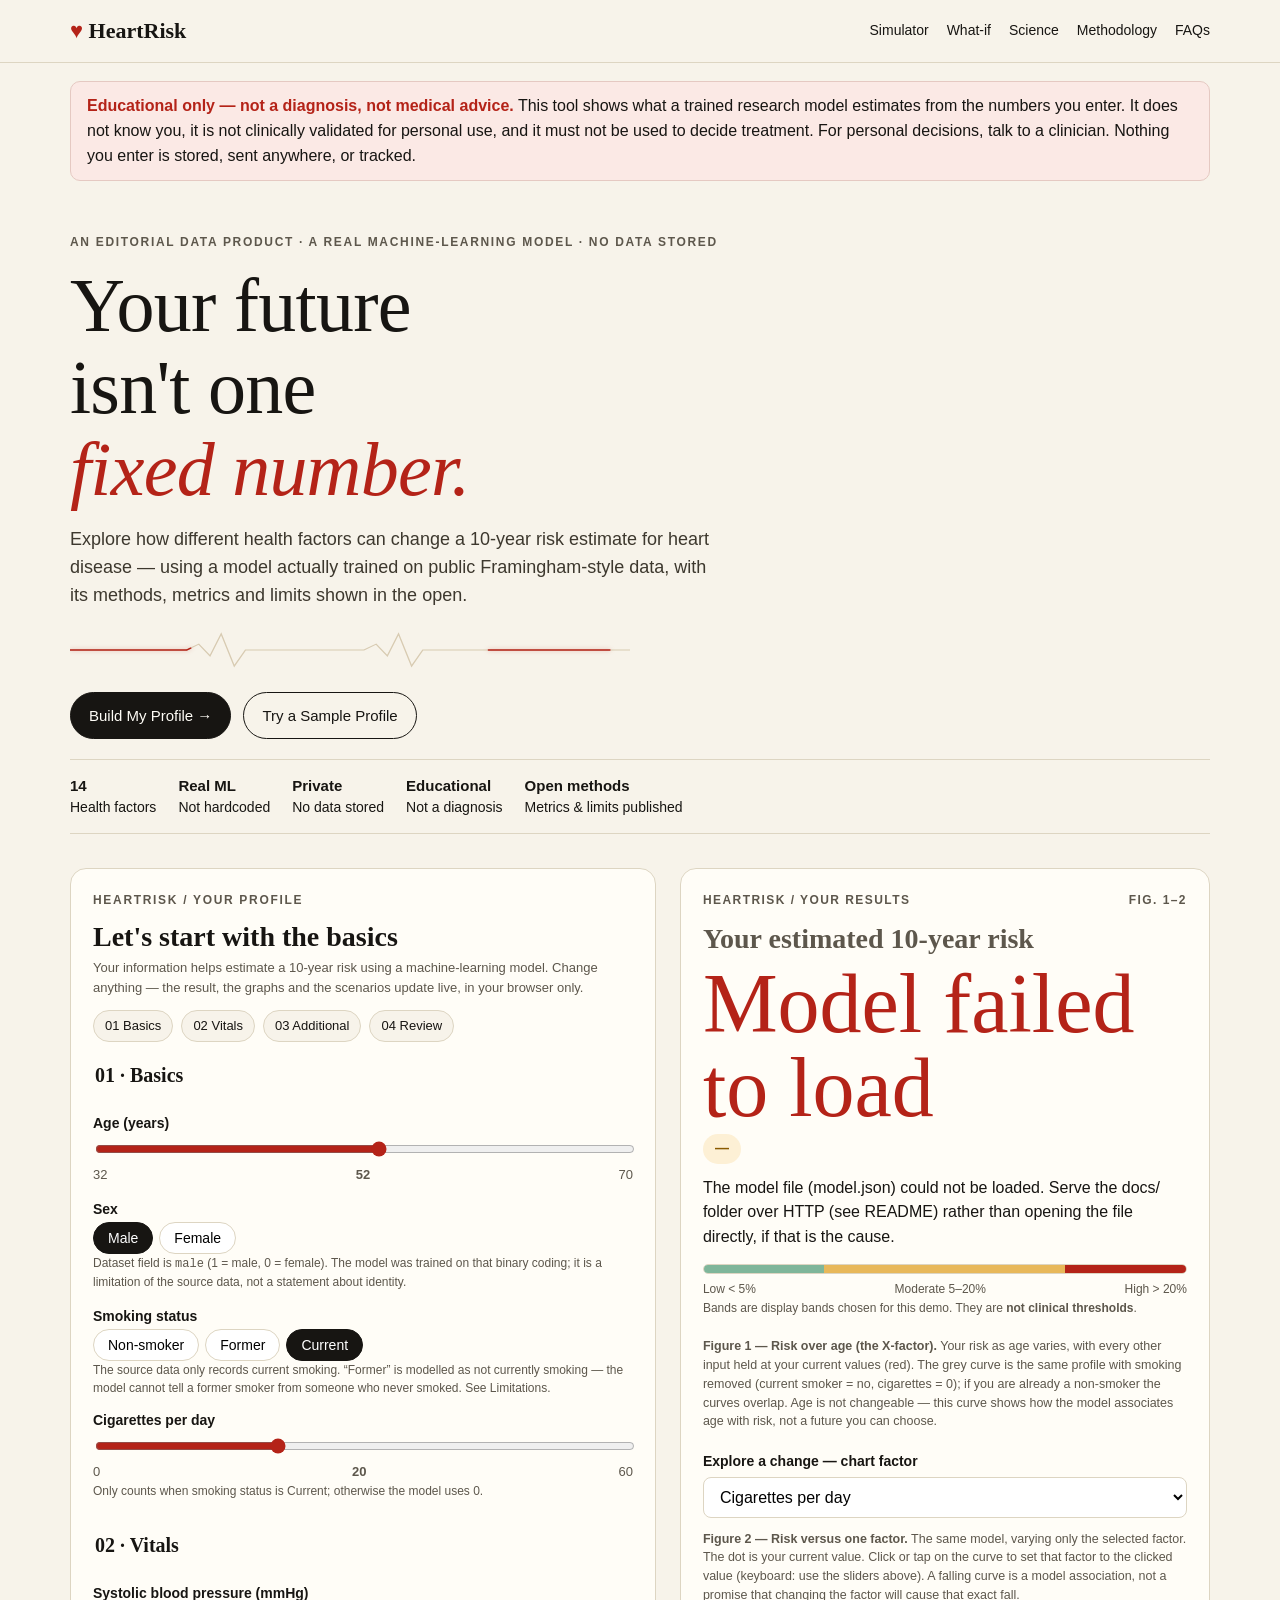
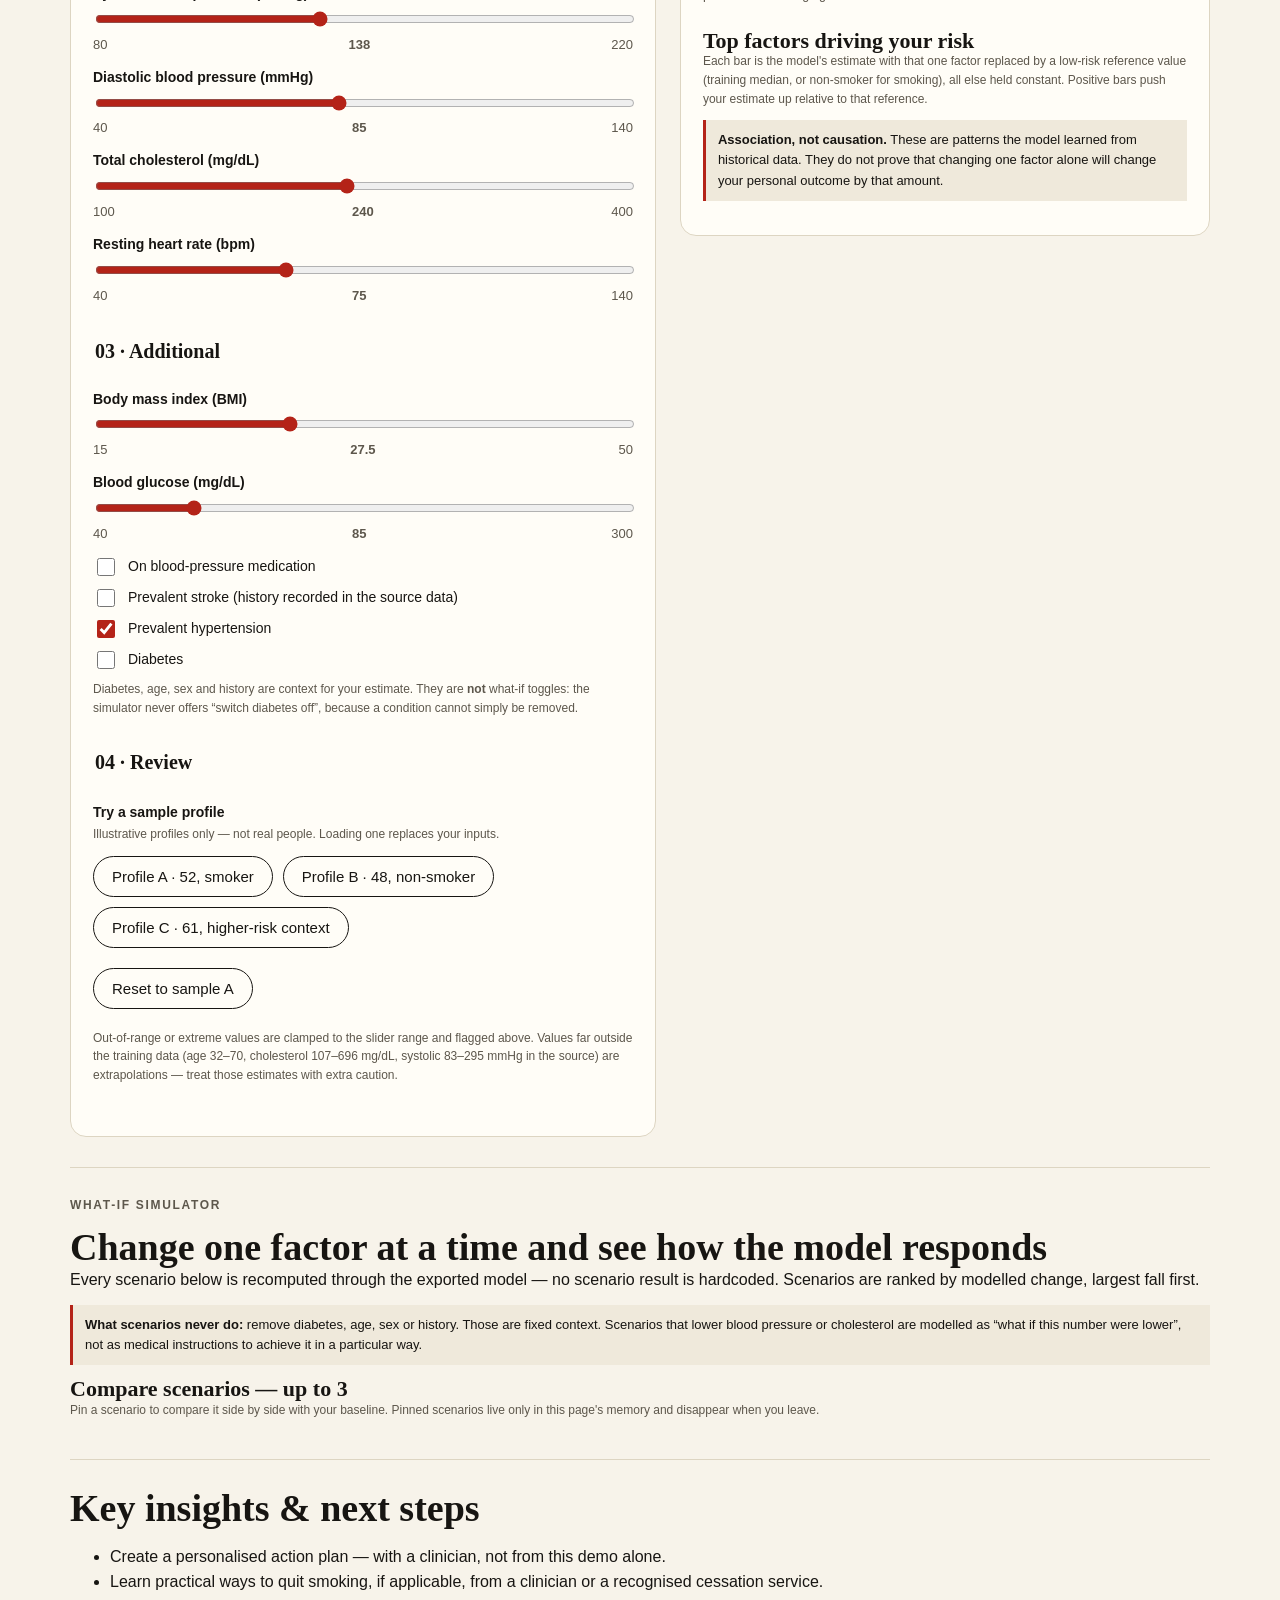
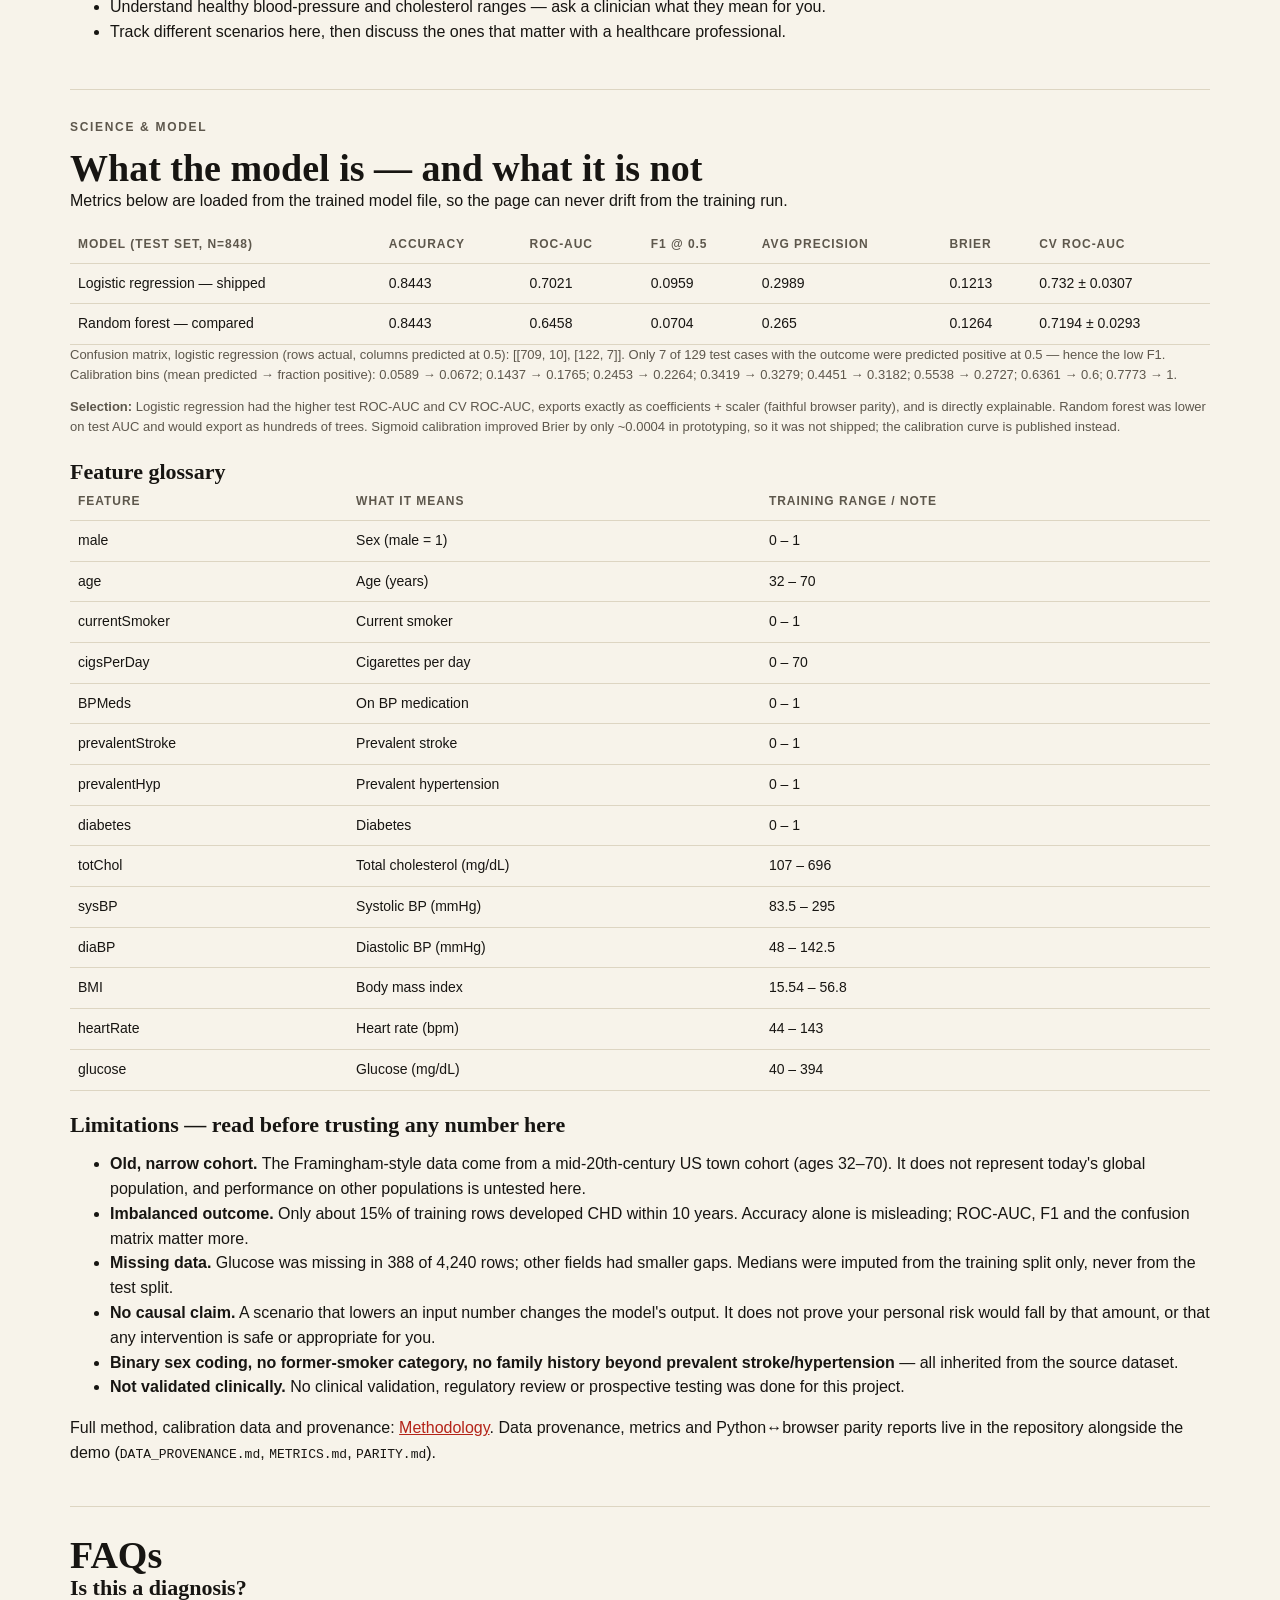
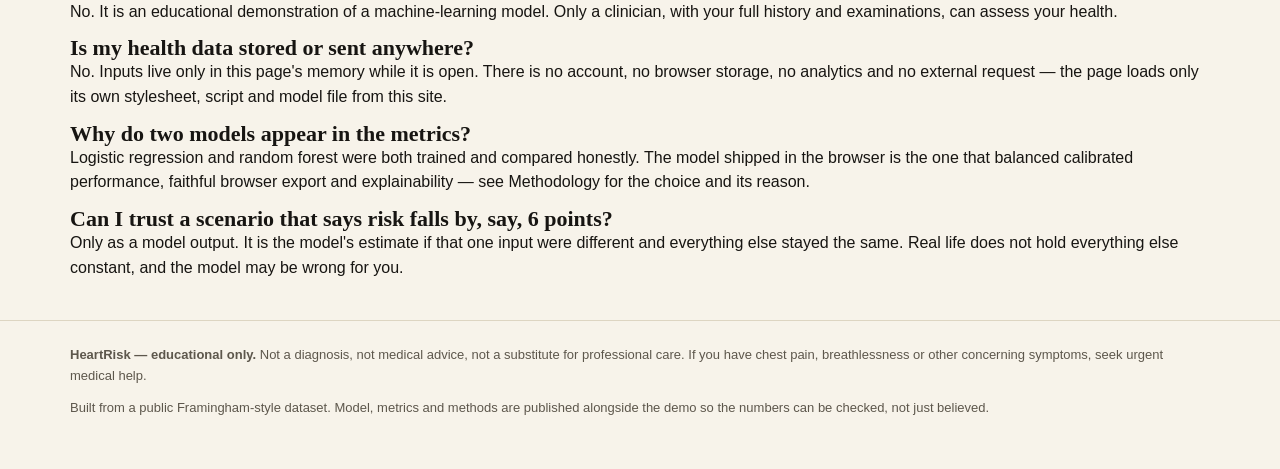
==== docs/index.html @ 8316766d "Initial HeartRisk release: editorial risk simulator, trained model, browser parity verified" ====
<!DOCTYPE html>
<html lang="en">
<head>
<meta charset="utf-8">
<meta name="viewport" content="width=device-width, initial-scale=1">
<title>HeartRisk — Your future isn't one fixed number</title>
<meta name="description" content="An educational, privacy-first 10-year heart-disease risk what-if simulator built on a real, trained machine-learning model. Not a diagnosis.">
<link rel="stylesheet" href="style.css">
</head>
<body>
<a class="skip" href="#simulator">Skip to simulator</a>
<header class="site"><div class="wrap">
<a class="brand" href="index.html"><i>♥</i> HeartRisk</a>
<nav class="main" aria-label="Main">
<a href="#simulator">Simulator</a><a href="#whatif">What-if</a><a href="#science">Science</a><a href="methodology.html">Methodology</a><a href="#faqs">FAQs</a>
</nav></div></header>
<main class="wrap">
<div class="disclaimer" role="note"><strong>Educational only — not a diagnosis, not medical advice.</strong>
This tool shows what a trained research model estimates from the numbers you enter. It does not know you, it is not clinically validated for personal use, and it must not be used to decide treatment. For personal decisions, talk to a clinician. Nothing you enter is stored, sent anywhere, or tracked.</div>

<section class="hero" aria-labelledby="hero-h">
<p class="kicker">An editorial data product · A real machine-learning model · No data stored</p>
<h1 id="hero-h">Your future<br>isn't one<br><em>fixed number.</em></h1>
<p class="lede">Explore how different health factors can change a 10-year risk estimate for heart disease — using a model actually trained on public Framingham-style data, with its methods, metrics and limits shown in the open.</p>
<div class="heartbeat" aria-hidden="true"><svg viewBox="0 0 600 60" preserveAspectRatio="none" role="presentation">
<path class="ecg-base" d="M0 30 H110 L125 30 L138 22 L150 38 L162 8 L176 52 L188 30 H300 L315 30 L328 22 L340 38 L352 8 L366 52 L378 30 H600"/>
<path class="ecg-anim" d="M0 30 H110 L125 30 L138 22 L150 38 L162 8 L176 52 L188 30 H300 L315 30 L328 22 L340 38 L352 8 L366 52 L378 30 H600"/>
</svg></div>
<div class="btnrow">
<a class="btn" href="#simulator" style="text-decoration:none;display:inline-block">Build My Profile →</a>
<button class="btn ghost" id="heroSample" type="button">Try a Sample Profile</button>
</div>
<div class="trust" aria-label="At a glance">
<div><b>14</b>Health factors</div><div><b>Real ML</b>Not hardcoded</div>
<div><b>Private</b>No data stored</div><div><b>Educational</b>Not a diagnosis</div>
<div><b>Open methods</b>Metrics &amp; limits published</div>
</div>
</section>

<div class="grid" id="simulator">
<!-- INPUTS : stepped form from the mockup -->
<section class="card" aria-labelledby="inputs-h">
<p class="kicker">HeartRisk / Your profile</p>
<h2 id="inputs-h">Let's start with the basics</h2>
<p class="small">Your information helps estimate a 10-year risk using a machine-learning model. Change anything — the result, the graphs and the scenarios update live, in your browser only.</p>
<nav class="steps" aria-label="Form steps">
<a href="#step-basics">01 Basics</a><a href="#step-vitals">02 Vitals</a><a href="#step-additional">03 Additional</a><a href="#step-review">04 Review</a>
</nav>

<fieldset id="step-basics"><legend>01 · Basics</legend>
<div class="field"><label id="age-l" for="age">Age (years)</label>
<input type="range" id="age" min="32" max="70" value="52" aria-labelledby="age-l"><div class="row"><span>32</span><strong id="age-v">52</strong><span>70</span></div></div>
<div class="field"><span class="field" style="font-weight:600;font-size:14px">Sex</span>
<div class="seg" role="group" aria-label="Sex">
<button type="button" data-field="male" data-value="1" aria-pressed="true">Male</button>
<button type="button" data-field="male" data-value="0" aria-pressed="false">Female</button></div>
<p class="tiny">Dataset field is <code>male</code> (1 = male, 0 = female). The model was trained on that binary coding; it is a limitation of the source data, not a statement about identity.</p></div>
<div class="field"><span style="font-weight:600;font-size:14px">Smoking status</span>
<div class="seg" role="group" aria-label="Smoking status">
<button type="button" data-field="smoking" data-value="never" aria-pressed="false">Non-smoker</button>
<button type="button" data-field="smoking" data-value="former" aria-pressed="false">Former</button>
<button type="button" data-field="smoking" data-value="current" aria-pressed="true">Current</button></div>
<p class="tiny">The source data only records current smoking. “Former” is modelled as not currently smoking — the model cannot tell a former smoker from someone who never smoked. See Limitations.</p></div>
<div class="field"><label id="cigs-l" for="cigs">Cigarettes per day</label>
<input type="range" id="cigs" min="0" max="60" value="20" aria-labelledby="cigs-l"><div class="row"><span>0</span><strong id="cigs-v">20</strong><span>60</span></div>
<p class="tiny" id="cigs-note">Only counts when smoking status is Current; otherwise the model uses 0.</p></div>
</fieldset>

<fieldset id="step-vitals"><legend>02 · Vitals</legend>
<div class="field"><label id="sys-l" for="sys">Systolic blood pressure (mmHg)</label>
<input type="range" id="sys" min="80" max="220" value="138" aria-labelledby="sys-l"><div class="row"><span>80</span><strong id="sys-v">138</strong><span>220</span></div></div>
<div class="field"><label id="dia-l" for="dia">Diastolic blood pressure (mmHg)</label>
<input type="range" id="dia" min="40" max="140" value="85" aria-labelledby="dia-l"><div class="row"><span>40</span><strong id="dia-v">85</strong><span>140</span></div></div>
<div class="field"><label id="chol-l" for="chol">Total cholesterol (mg/dL)</label>
<input type="range" id="chol" min="100" max="400" value="240" aria-labelledby="chol-l"><div class="row"><span>100</span><strong id="chol-v">240</strong><span>400</span></div></div>
<div class="field"><label id="hr-l" for="hr">Resting heart rate (bpm)</label>
<input type="range" id="hr" min="40" max="140" value="75" aria-labelledby="hr-l"><div class="row"><span>40</span><strong id="hr-v">75</strong><span>140</span></div></div>
</fieldset>

<fieldset id="step-additional"><legend>03 · Additional</legend>
<div class="field"><label id="bmi-l" for="bmi">Body mass index (BMI)</label>
<input type="range" id="bmi" min="15" max="50" step="0.1" value="27.5" aria-labelledby="bmi-l"><div class="row"><span>15</span><strong id="bmi-v">27.5</strong><span>50</span></div></div>
<div class="field"><label id="glu-l" for="glu">Blood glucose (mg/dL)</label>
<input type="range" id="glu" min="40" max="300" value="85" aria-labelledby="glu-l"><div class="row"><span>40</span><strong id="glu-v">85</strong><span>300</span></div></div>
<div class="check"><input type="checkbox" id="bpmeds"><label for="bpmeds">On blood-pressure medication</label></div>
<div class="check"><input type="checkbox" id="stroke"><label for="stroke">Prevalent stroke (history recorded in the source data)</label></div>
<div class="check"><input type="checkbox" id="hyp"><label for="hyp">Prevalent hypertension</label></div>
<div class="check"><input type="checkbox" id="diabetes"><label for="diabetes">Diabetes</label></div>
<p class="tiny">Diabetes, age, sex and history are context for your estimate. They are <strong>not</strong> what-if toggles: the simulator never offers “switch diabetes off”, because a condition cannot simply be removed.</p>
</fieldset>

<fieldset id="step-review"><legend>04 · Review</legend>
<div class="field"><span style="font-weight:600;font-size:14px">Try a sample profile</span>
<p class="tiny">Illustrative profiles only — not real people. Loading one replaces your inputs.</p>
<div class="profiles">
<button class="btn ghost" type="button" data-profile="a">Profile A · 52, smoker</button>
<button class="btn ghost" type="button" data-profile="b">Profile B · 48, non-smoker</button>
<button class="btn ghost" type="button" data-profile="c">Profile C · 61, higher-risk context</button>
</div></div>
<p id="warnings" class="warn" aria-live="polite"></p>
<div class="btnrow"><button class="btn ghost" id="resetBtn" type="button">Reset to sample A</button></div>
<p class="tiny">Out-of-range or extreme values are clamped to the slider range and flagged above. Values far outside the training data (age 32–70, cholesterol 107–696 mg/dL, systolic 83–295 mmHg in the source) are extrapolations — treat those estimates with extra caution.</p>
</fieldset>
</section>

<!-- RESULTS : dark-card structure, in light editorial palette -->
<section class="card results" aria-labelledby="results-h">
<div class="eyebrow"><span>HeartRisk / Your results</span><span>Fig. 1–2</span></div>
<h2 id="results-h" class="tiny" style="margin-top:14px">Your estimated 10-year risk</h2>
<div aria-live="polite">
<div class="risk-big" id="riskBig">—</div>
<p><span class="band mod" id="riskBand">—</span></p>
<p id="riskPlain">—</p>
</div>
<div class="bandbar" aria-hidden="true"><span></span><span></span><span></span></div>
<div class="bandlabels"><span>Low &lt; 5%</span><span>Moderate 5–20%</span><span>High &gt; 20%</span></div>
<p class="tiny">Bands are display bands chosen for this demo. They are <strong>not clinical thresholds</strong>.</p>

<figure>
<div id="ageChart" role="img" aria-label="Risk over age chart"></div>
<figcaption><strong>Figure 1 — Risk over age (the X-factor).</strong> Your risk as age varies, with every other input held at your current values (red). The grey curve is the same profile with smoking removed (current smoker = no, cigarettes = 0); if you are already a non-smoker the curves overlap. Age is not changeable — this curve shows how the model associates age with risk, not a future you can choose.</figcaption>
</figure>

<figure>
<div class="field"><label for="factorSelect">Explore a change — chart factor</label>
<select id="factorSelect">
<option value="cigs">Cigarettes per day</option><option value="sys">Systolic BP</option>
<option value="chol">Total cholesterol</option><option value="bmi">BMI</option>
<option value="glu">Glucose</option><option value="hr">Heart rate</option>
</select></div>
<div id="factorChart" role="img" aria-label="Risk versus selected factor chart"></div>
<figcaption><strong>Figure 2 — Risk versus one factor.</strong> The same model, varying only the selected factor. The dot is your current value. Click or tap on the curve to set that factor to the clicked value (keyboard: use the sliders above). A falling curve is a model association, not a promise that changing the factor will cause that exact fall.</figcaption>
</figure>

<h3 style="margin-top:24px">Top factors driving your risk</h3>
<p class="tiny">Each bar is the model's estimate with that one factor replaced by a low-risk reference value (training median, or non-smoker for smoking), all else held constant. Positive bars push your estimate up relative to that reference.</p>
<div id="factors"></div>
<div class="note"><strong>Association, not causation.</strong> These are patterns the model learned from historical data. They do not prove that changing one factor alone will change your personal outcome by that amount.</div>
</section>
</div><!-- /grid -->

<section class="section" id="whatif" aria-labelledby="whatif-h">
<p class="kicker">What-if simulator</p>
<h2 id="whatif-h">Change one factor at a time and see how the model responds</h2>
<p>Every scenario below is recomputed through the exported model — no scenario result is hardcoded. Scenarios are ranked by modelled change, largest fall first.</p>
<div id="scenarios"></div>
<div class="note"><strong>What scenarios never do:</strong> remove diabetes, age, sex or history. Those are fixed context. Scenarios that lower blood pressure or cholesterol are modelled as “what if this number were lower”, not as medical instructions to achieve it in a particular way.</div>
<h3>Compare scenarios — up to 3</h3>
<p class="tiny">Pin a scenario to compare it side by side with your baseline. Pinned scenarios live only in this page's memory and disappear when you leave.</p>
<div class="pins" id="pins"></div>
</section>

<section class="section" aria-labelledby="insights-h">
<h2 id="insights-h">Key insights &amp; next steps</h2>
<div id="insights"></div>
<ul>
<li>Create a personalised action plan — with a clinician, not from this demo alone.</li>
<li>Learn practical ways to quit smoking, if applicable, from a clinician or a recognised cessation service.</li>
<li>Understand healthy blood-pressure and cholesterol ranges — ask a clinician what they mean for you.</li>
<li>Track different scenarios here, then discuss the ones that matter with a healthcare professional.</li>
</ul>
</section>

<section class="section" id="science" aria-labelledby="science-h">
<p class="kicker">Science &amp; model</p>
<h2 id="science-h">What the model is — and what it is not</h2>
<p id="metricsIntro">Metrics below are loaded from the trained model file, so the page can never drift from the training run.</p>
<div id="metrics"></div>
<h3 style="margin-top:22px">Feature glossary</h3>
<table><thead><tr><th>Feature</th><th>What it means</th><th>Training range / note</th></tr></thead><tbody id="glossary"></tbody></table>
<h3 style="margin-top:22px">Limitations — read before trusting any number here</h3>
<ul>
<li><strong>Old, narrow cohort.</strong> The Framingham-style data come from a mid-20th-century US town cohort (ages 32–70). It does not represent today's global population, and performance on other populations is untested here.</li>
<li><strong>Imbalanced outcome.</strong> Only about 15% of training rows developed CHD within 10 years. Accuracy alone is misleading; ROC-AUC, F1 and the confusion matrix matter more.</li>
<li><strong>Missing data.</strong> Glucose was missing in 388 of 4,240 rows; other fields had smaller gaps. Medians were imputed from the training split only, never from the test split.</li>
<li><strong>No causal claim.</strong> A scenario that lowers an input number changes the model's output. It does not prove your personal risk would fall by that amount, or that any intervention is safe or appropriate for you.</li>
<li><strong>Binary sex coding, no former-smoker category, no family history beyond prevalent stroke/hypertension</strong> — all inherited from the source dataset.</li>
<li><strong>Not validated clinically.</strong> No clinical validation, regulatory review or prospective testing was done for this project.</li>
</ul>
<p>Full method, calibration data and provenance: <a href="methodology.html">Methodology</a>. Data provenance, metrics and Python↔browser parity reports live in the repository alongside the demo (<code>DATA_PROVENANCE.md</code>, <code>METRICS.md</code>, <code>PARITY.md</code>).</p>
</section>

<section class="section" id="faqs" aria-labelledby="faqs-h">
<h2 id="faqs-h">FAQs</h2>
<h3>Is this a diagnosis?</h3><p>No. It is an educational demonstration of a machine-learning model. Only a clinician, with your full history and examinations, can assess your health.</p>
<h3>Is my health data stored or sent anywhere?</h3><p>No. Inputs live only in this page's memory while it is open. There is no account, no browser storage, no analytics and no external request — the page loads only its own stylesheet, script and model file from this site.</p>
<h3>Why do two models appear in the metrics?</h3><p>Logistic regression and random forest were both trained and compared honestly. The model shipped in the browser is the one that balanced calibrated performance, faithful browser export and explainability — see Methodology for the choice and its reason.</p>
<h3>Can I trust a scenario that says risk falls by, say, 6 points?</h3><p>Only as a model output. It is the model's estimate if that one input were different and everything else stayed the same. Real life does not hold everything else constant, and the model may be wrong for you.</p>
</section>
</main>
<footer><div class="wrap">
<p><strong>HeartRisk — educational only.</strong> Not a diagnosis, not medical advice, not a substitute for professional care. If you have chest pain, breathlessness or other concerning symptoms, seek urgent medical help.</p>
<p>Built from a public Framingham-style dataset. Model, metrics and methods are published alongside the demo so the numbers can be checked, not just believed.</p>
</div></footer>
<script src="app.js"></script>
</body>
</html>
---- docs/style.css ----
/* HeartRisk — light editorial data-product style.
   System font stacks only. No external requests, no web fonts. */
:root{
  --paper:#f7f3ea; --paper-2:#efe9db; --card:#fffdf7; --ink:#171512;
  --muted:#5d574c; --line:#ddd5c2; --line-2:#e8e1d0;
  --red:#b42318; --red-soft:#fbe9e5; --green:#1f6b4a; --amber:#8a5a00;
  --blue:#2f5d7a; --serif:Georgia,"Times New Roman",Times,serif;
  --sans:-apple-system,BlinkMacSystemFont,"Segoe UI",Roboto,Helvetica,Arial,sans-serif;
}
*{box-sizing:border-box}
html{scroll-behavior:smooth}
body{margin:0;background:var(--paper);color:var(--ink);font-family:var(--sans);line-height:1.55}
a{color:var(--red)}
:focus-visible{outline:3px solid var(--red);outline-offset:2px}
.wrap{max-width:1180px;margin:0 auto;padding:0 20px}
.kicker{font-size:12px;letter-spacing:.14em;text-transform:uppercase;color:var(--muted);font-weight:700}
h1,h2,h3{font-family:var(--serif);line-height:1.08;margin:0}
h2{font-size:clamp(26px,3.4vw,38px)} h3{font-size:22px}
p{margin:0 0 12px}
.small{font-size:13px;color:var(--muted)} .tiny{font-size:12px;color:var(--muted)}
/* header */
header.site{border-bottom:1px solid var(--line);background:var(--paper);position:sticky;top:0;z-index:20}
header.site .wrap{display:flex;align-items:center;gap:28px;padding:14px 20px;flex-wrap:wrap}
.brand{font-family:var(--serif);font-size:22px;font-weight:700;text-decoration:none;color:var(--ink)}
.brand i{color:var(--red);font-style:normal}
nav.main{display:flex;gap:18px;margin-left:auto;flex-wrap:wrap}
nav.main a{color:var(--ink);text-decoration:none;font-size:14px}
nav.main a:hover{text-decoration:underline}
/* disclaimer */
.disclaimer{border:1px solid #e5c9c2;background:var(--red-soft);padding:12px 16px;border-radius:10px;margin:18px 0}
.disclaimer strong{color:var(--red)}
/* hero — from the 5-panel mockup headline, light landing layout */
.hero{padding:34px 0 8px}
.hero h1{font-size:clamp(42px,6.5vw,76px);font-weight:400;letter-spacing:-.01em}
.hero h1 em{color:var(--red);font-style:italic}
.hero .lede{font-size:18px;max-width:640px;color:#3d382e;margin-top:16px}
.btnrow{display:flex;gap:12px;flex-wrap:wrap;margin:20px 0}
.btn{appearance:none;border:1px solid var(--ink);background:var(--ink);color:#fffdf7;padding:11px 18px;border-radius:999px;font-size:15px;cursor:pointer}
.btn.ghost{background:transparent;color:var(--ink)}
.trust{display:flex;gap:22px;flex-wrap:wrap;border-top:1px solid var(--line);border-bottom:1px solid var(--line);padding:14px 0;margin:10px 0 26px;font-size:14px}
.trust b{display:block;font-size:15px}
/* main grid */
.grid{display:grid;grid-template-columns:1.05fr .95fr;gap:24px;align-items:start;padding-bottom:30px}
@media(max-width:900px){.grid{grid-template-columns:1fr}}
.card{background:var(--card);border:1px solid var(--line);border-radius:16px;padding:22px}
.card h2{font-size:28px;margin-bottom:6px}
.rule{border:none;border-top:1px solid var(--line);margin:18px 0}
.steps{display:flex;gap:8px;flex-wrap:wrap;margin:12px 0 4px}
.steps a{font-size:13px;border:1px solid var(--line);border-radius:999px;padding:5px 11px;text-decoration:none;color:var(--ink);background:var(--paper)}
.steps a:hover{border-color:var(--red)}
fieldset{border:none;padding:0;margin:18px 0}
legend{font-family:var(--serif);font-size:20px;font-weight:700;margin-bottom:10px}
.field{margin:12px 0}
.field label{display:block;font-size:14px;font-weight:600;margin-bottom:4px}
.field input[type=number],.field select{width:100%;padding:10px 12px;border:1px solid var(--line);border-radius:8px;background:#fff;font-size:16px}
.field input[type=range]{width:100%;accent-color:var(--red)}
.field .row{display:flex;justify-content:space-between;font-size:13px;color:var(--muted)}
.seg{display:flex;gap:6px;flex-wrap:wrap}
.seg button{border:1px solid var(--line);background:#fff;border-radius:999px;padding:7px 14px;cursor:pointer;font-size:14px}
.seg button[aria-pressed=true]{background:var(--ink);color:#fff;border-color:var(--ink)}
.check{display:flex;gap:10px;align-items:flex-start;font-size:14px;margin:8px 0}
.check input{width:18px;height:18px;accent-color:var(--red);margin-top:2px}
.warn{color:var(--red);font-size:13px;font-weight:600}
.note{background:var(--paper-2);border-left:3px solid var(--red);padding:10px 12px;font-size:13px;margin:12px 0}
/* results — dark-card structure, translated to light editorial */
.results{position:sticky;top:76px}
@media(max-width:900px){.results{position:static}}
.eyebrow{display:flex;justify-content:space-between;color:var(--muted);font-size:12px;letter-spacing:.12em;text-transform:uppercase;font-weight:700}
.risk-big{font-family:var(--serif);font-size:clamp(56px,7vw,84px);color:var(--red);line-height:1;margin:8px 0 4px;font-weight:400}
.band{display:inline-block;padding:4px 12px;border-radius:999px;font-weight:700;font-size:14px}
.band.low{background:#e6f2ea;color:var(--green)} .band.mod{background:#fdf0d5;color:var(--amber)} .band.high{background:var(--red-soft);color:var(--red)}
.bandbar{display:flex;height:10px;border-radius:99px;overflow:hidden;margin:14px 0 6px;border:1px solid var(--line)}
.bandbar span:nth-child(1){background:#7fb69a;width:25%} .bandbar span:nth-child(2){background:#e8b85a;width:50%} .bandbar span:nth-child(3){background:var(--red);width:25%}
.bandlabels{display:flex;justify-content:space-between;font-size:12px;color:var(--muted)}
figure{margin:20px 0 0} figcaption{font-size:12.5px;color:var(--muted);margin-top:8px;line-height:1.5}
svg.chart{width:100%;height:auto;display:block;background:#fff;border:1px solid var(--line-2);border-radius:10px}
svg.chart text{font-family:var(--sans)}
/* factors / scenarios */
.factor{margin:12px 0}
.factor .frow{display:flex;justify-content:space-between;gap:12px;font-size:14px}
.bar{height:8px;background:var(--paper-2);border-radius:99px;overflow:hidden;margin-top:5px}
.bar i{display:block;height:100%;background:var(--red)}
.scen{border:1px solid var(--line);border-radius:12px;padding:14px;margin:12px 0}
.scen .top{display:flex;justify-content:space-between;gap:10px;align-items:baseline}
.scen .delta{font-weight:800;color:var(--green);white-space:nowrap}
.scen button{margin-top:8px}
.pins{display:flex;gap:10px;flex-wrap:wrap}
.pin{border:1px solid var(--line);border-radius:10px;padding:10px 12px;background:var(--paper);min-width:150px}
.pin button{background:none;border:none;color:var(--red);cursor:pointer;padding:0;font-weight:700}
.profiles{display:flex;gap:10px;flex-wrap:wrap;margin:10px 0}
.section{padding:28px 0;border-top:1px solid var(--line)}
table{border-collapse:collapse;width:100%;font-size:14px}
th,td{border-bottom:1px solid var(--line);padding:9px 8px;text-align:left;vertical-align:top}
th{font-size:12px;letter-spacing:.08em;text-transform:uppercase;color:var(--muted)}
/* ONE heartbeat element only — hero strip, restrained editorial ECG trace.
   Soft (not neon) red glow, looping. Static under reduced motion. */
.heartbeat{margin:18px 0 4px;max-width:560px}
.heartbeat svg{width:100%;height:44px;display:block}
.heartbeat .ecg-base{fill:none;stroke:#d8cbb2;stroke-width:1.5}
.heartbeat .ecg-anim{fill:none;stroke:var(--red);stroke-width:1.8;stroke-linecap:round;
  stroke-dasharray:130 470;filter:drop-shadow(0 0 3px rgba(180,35,24,.35));
  animation:ecg-sweep 3.4s linear infinite}
@keyframes ecg-sweep{from{stroke-dashoffset:600}to{stroke-dashoffset:0}}
@media (prefers-reduced-motion:reduce){
  .heartbeat .ecg-anim{animation:none;stroke-dasharray:none;filter:none}
  html{scroll-behavior:auto}
}
footer{border-top:1px solid var(--line);padding:24px 0 40px;color:var(--muted);font-size:13px}
.skip{position:absolute;left:-9999px} .skip:focus{left:12px;top:12px;background:#fff;padding:8px;z-index:50}
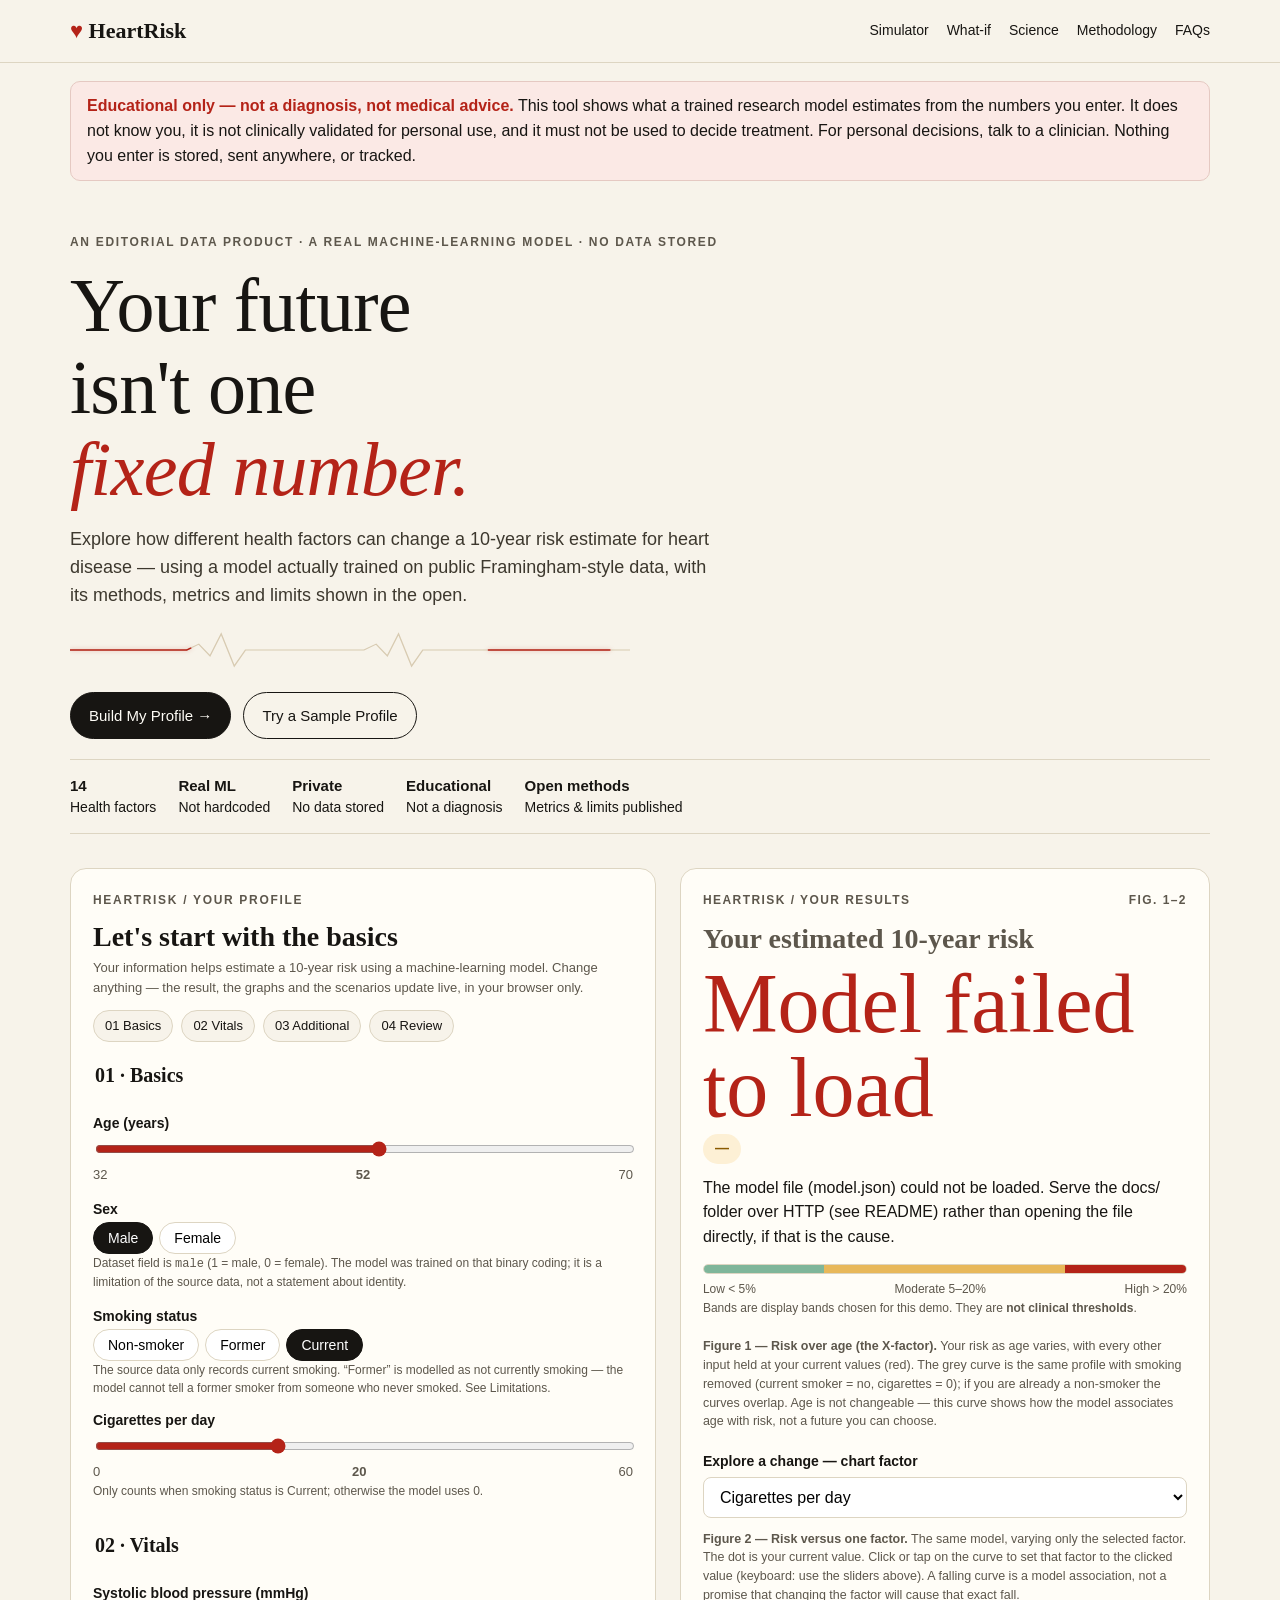
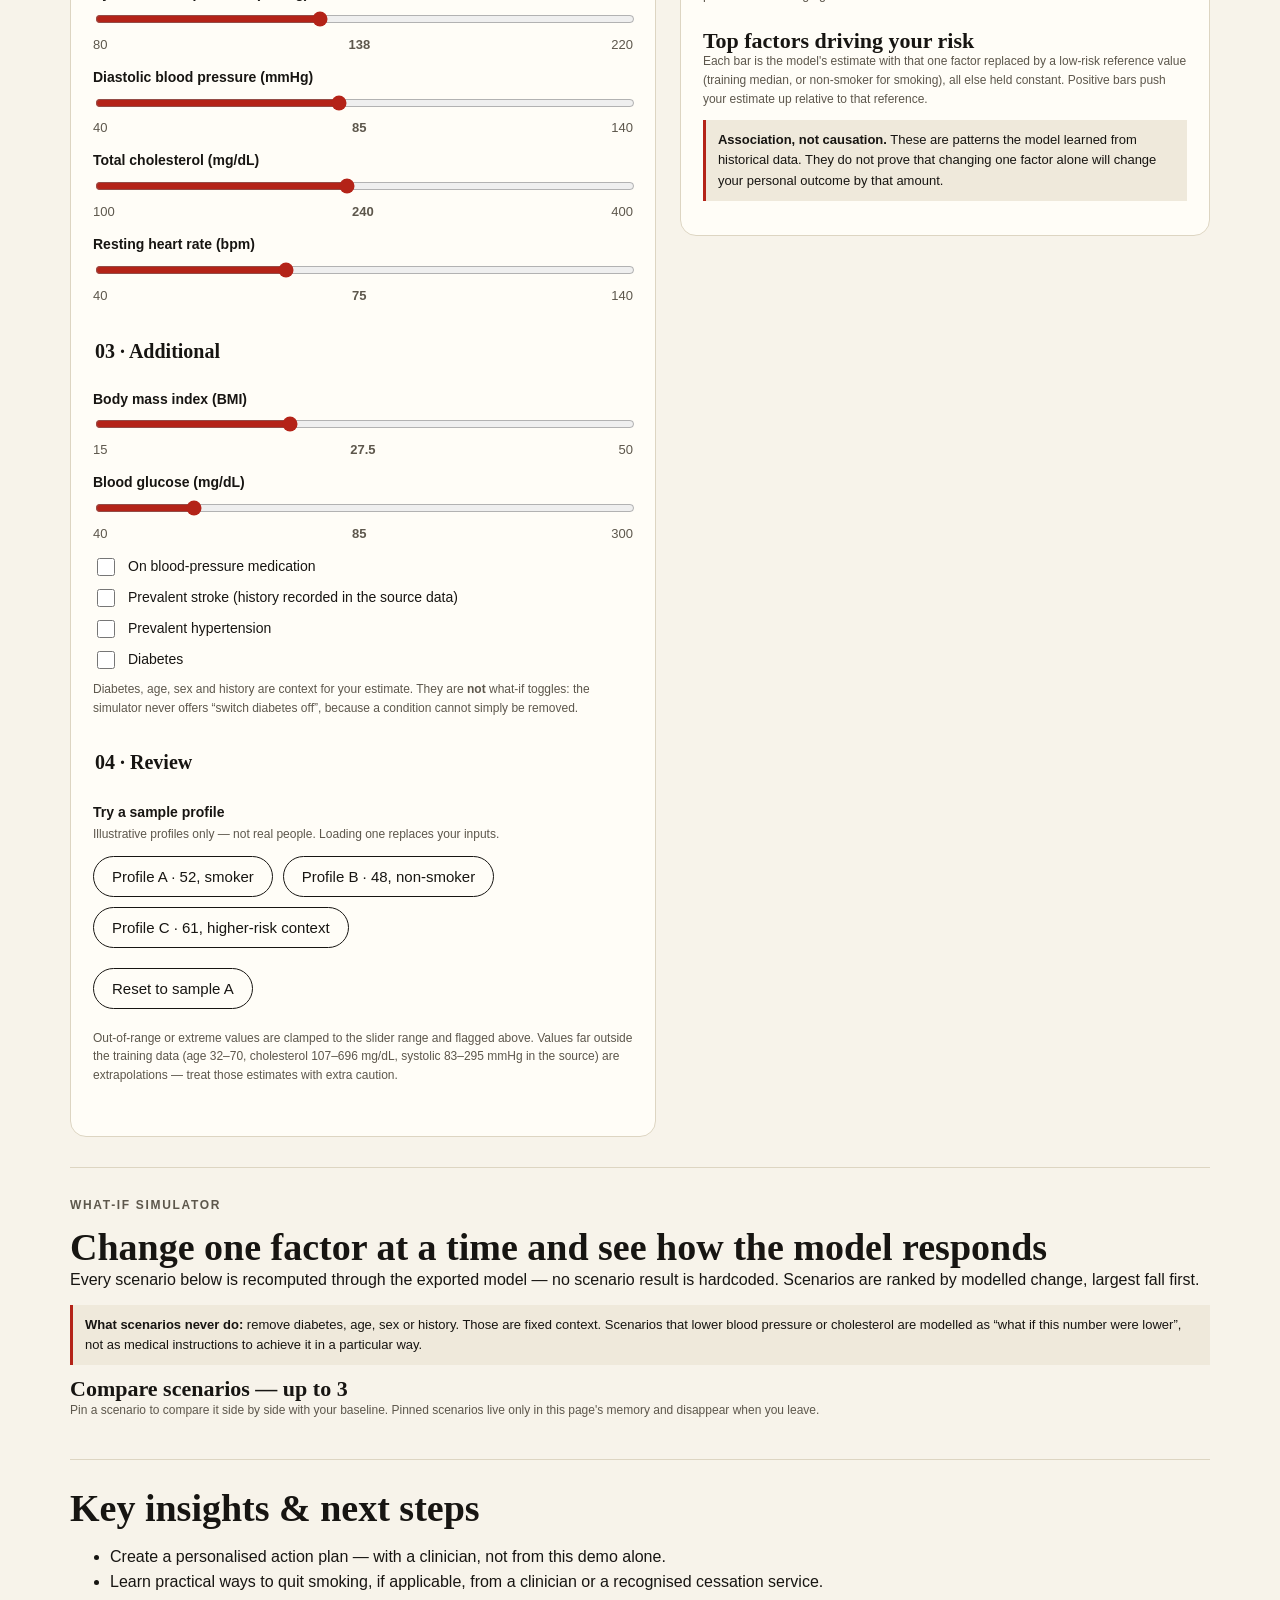
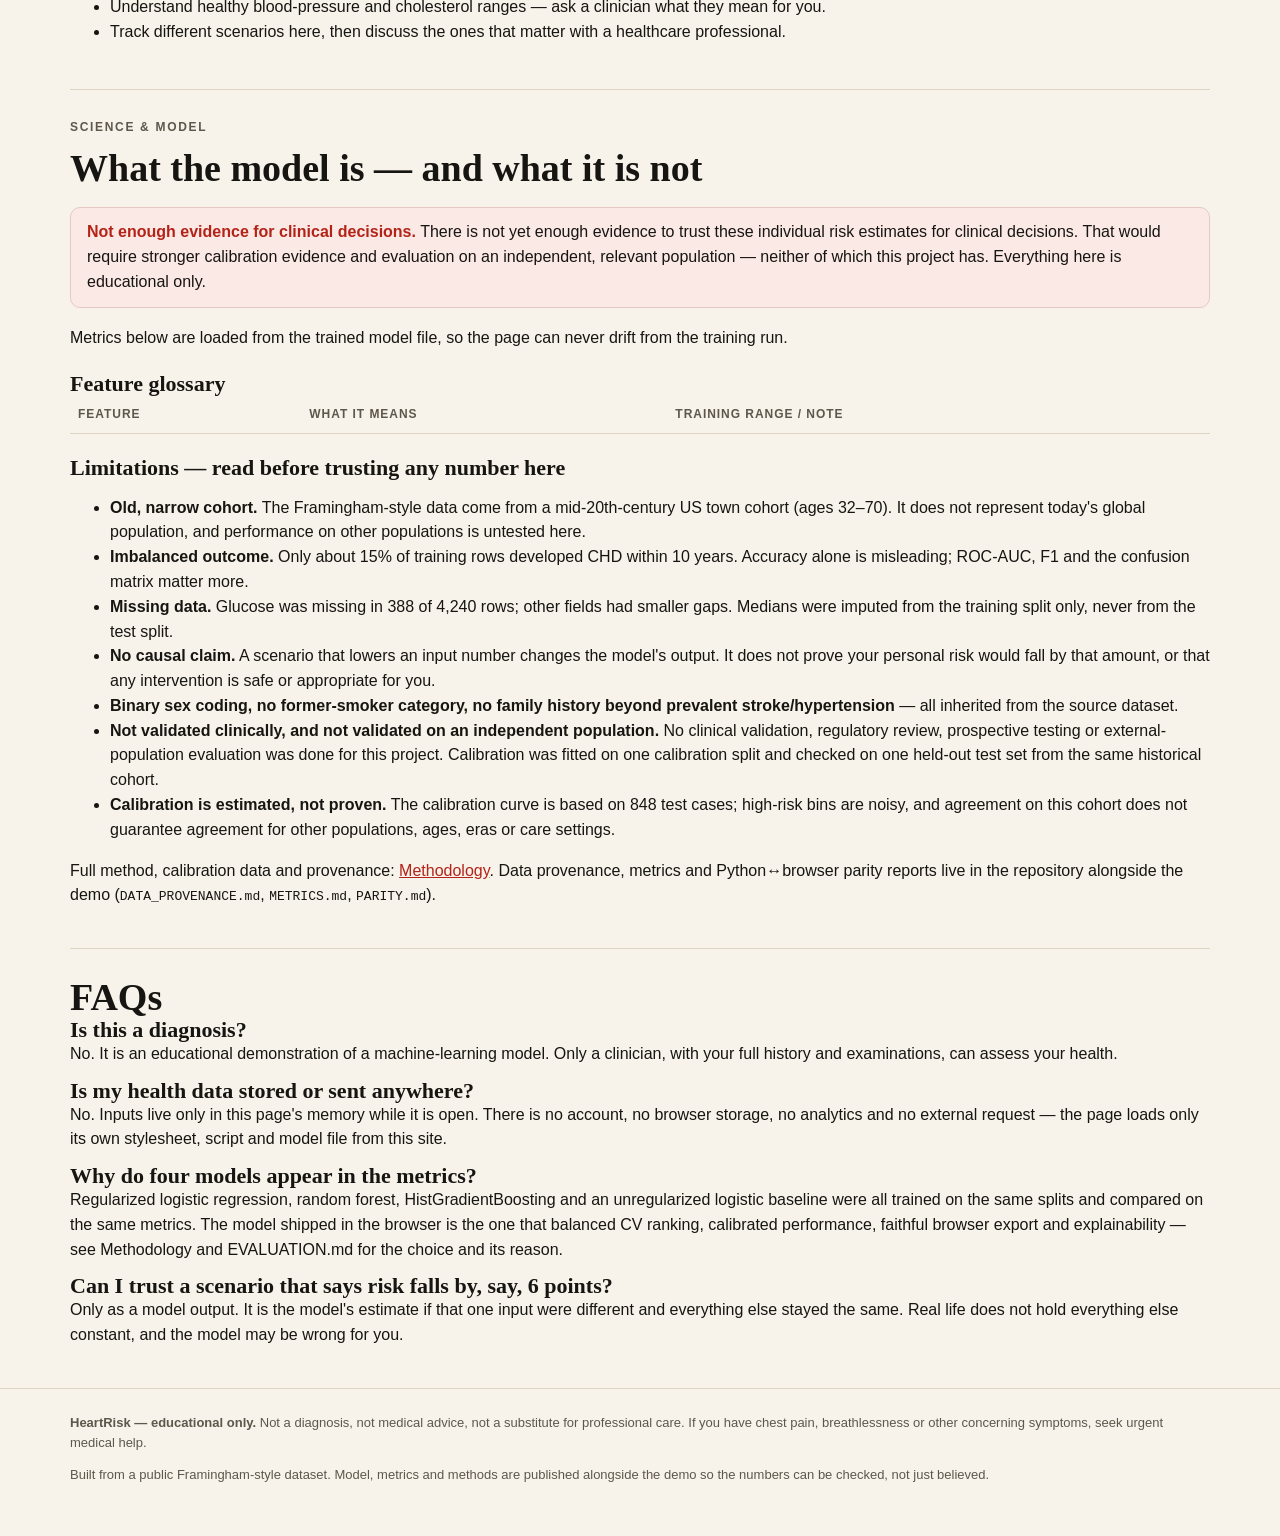
==== commit 2f1a8754: "Update HeartRisk demo UI + calibrated model core" ====
--- a/docs/index.html
+++ b/docs/index.html
@@ -164,6 +164,7 @@
 <section class="section" id="science" aria-labelledby="science-h">
 <p class="kicker">Science &amp; model</p>
 <h2 id="science-h">What the model is — and what it is not</h2>
+<div class="disclaimer" role="note"><strong>Not enough evidence for clinical decisions.</strong> There is not yet enough evidence to trust these individual risk estimates for clinical decisions. That would require stronger calibration evidence and evaluation on an independent, relevant population — neither of which this project has. Everything here is educational only.</div>
 <p id="metricsIntro">Metrics below are loaded from the trained model file, so the page can never drift from the training run.</p>
 <div id="metrics"></div>
 <h3 style="margin-top:22px">Feature glossary</h3>
@@ -175,7 +176,8 @@
 <li><strong>Missing data.</strong> Glucose was missing in 388 of 4,240 rows; other fields had smaller gaps. Medians were imputed from the training split only, never from the test split.</li>
 <li><strong>No causal claim.</strong> A scenario that lowers an input number changes the model's output. It does not prove your personal risk would fall by that amount, or that any intervention is safe or appropriate for you.</li>
 <li><strong>Binary sex coding, no former-smoker category, no family history beyond prevalent stroke/hypertension</strong> — all inherited from the source dataset.</li>
-<li><strong>Not validated clinically.</strong> No clinical validation, regulatory review or prospective testing was done for this project.</li>
+<li><strong>Not validated clinically, and not validated on an independent population.</strong> No clinical validation, regulatory review, prospective testing or external-population evaluation was done for this project. Calibration was fitted on one calibration split and checked on one held-out test set from the same historical cohort.</li>
+<li><strong>Calibration is estimated, not proven.</strong> The calibration curve is based on 848 test cases; high-risk bins are noisy, and agreement on this cohort does not guarantee agreement for other populations, ages, eras or care settings.</li>
 </ul>
 <p>Full method, calibration data and provenance: <a href="methodology.html">Methodology</a>. Data provenance, metrics and Python↔browser parity reports live in the repository alongside the demo (<code>DATA_PROVENANCE.md</code>, <code>METRICS.md</code>, <code>PARITY.md</code>).</p>
 </section>
@@ -184,7 +186,7 @@
 <h2 id="faqs-h">FAQs</h2>
 <h3>Is this a diagnosis?</h3><p>No. It is an educational demonstration of a machine-learning model. Only a clinician, with your full history and examinations, can assess your health.</p>
 <h3>Is my health data stored or sent anywhere?</h3><p>No. Inputs live only in this page's memory while it is open. There is no account, no browser storage, no analytics and no external request — the page loads only its own stylesheet, script and model file from this site.</p>
-<h3>Why do two models appear in the metrics?</h3><p>Logistic regression and random forest were both trained and compared honestly. The model shipped in the browser is the one that balanced calibrated performance, faithful browser export and explainability — see Methodology for the choice and its reason.</p>
+<h3>Why do four models appear in the metrics?</h3><p>Regularized logistic regression, random forest, HistGradientBoosting and an unregularized logistic baseline were all trained on the same splits and compared on the same metrics. The model shipped in the browser is the one that balanced CV ranking, calibrated performance, faithful browser export and explainability — see Methodology and EVALUATION.md for the choice and its reason.</p>
 <h3>Can I trust a scenario that says risk falls by, say, 6 points?</h3><p>Only as a model output. It is the model's estimate if that one input were different and everything else stayed the same. Real life does not hold everything else constant, and the model may be wrong for you.</p>
 </section>
 </main>
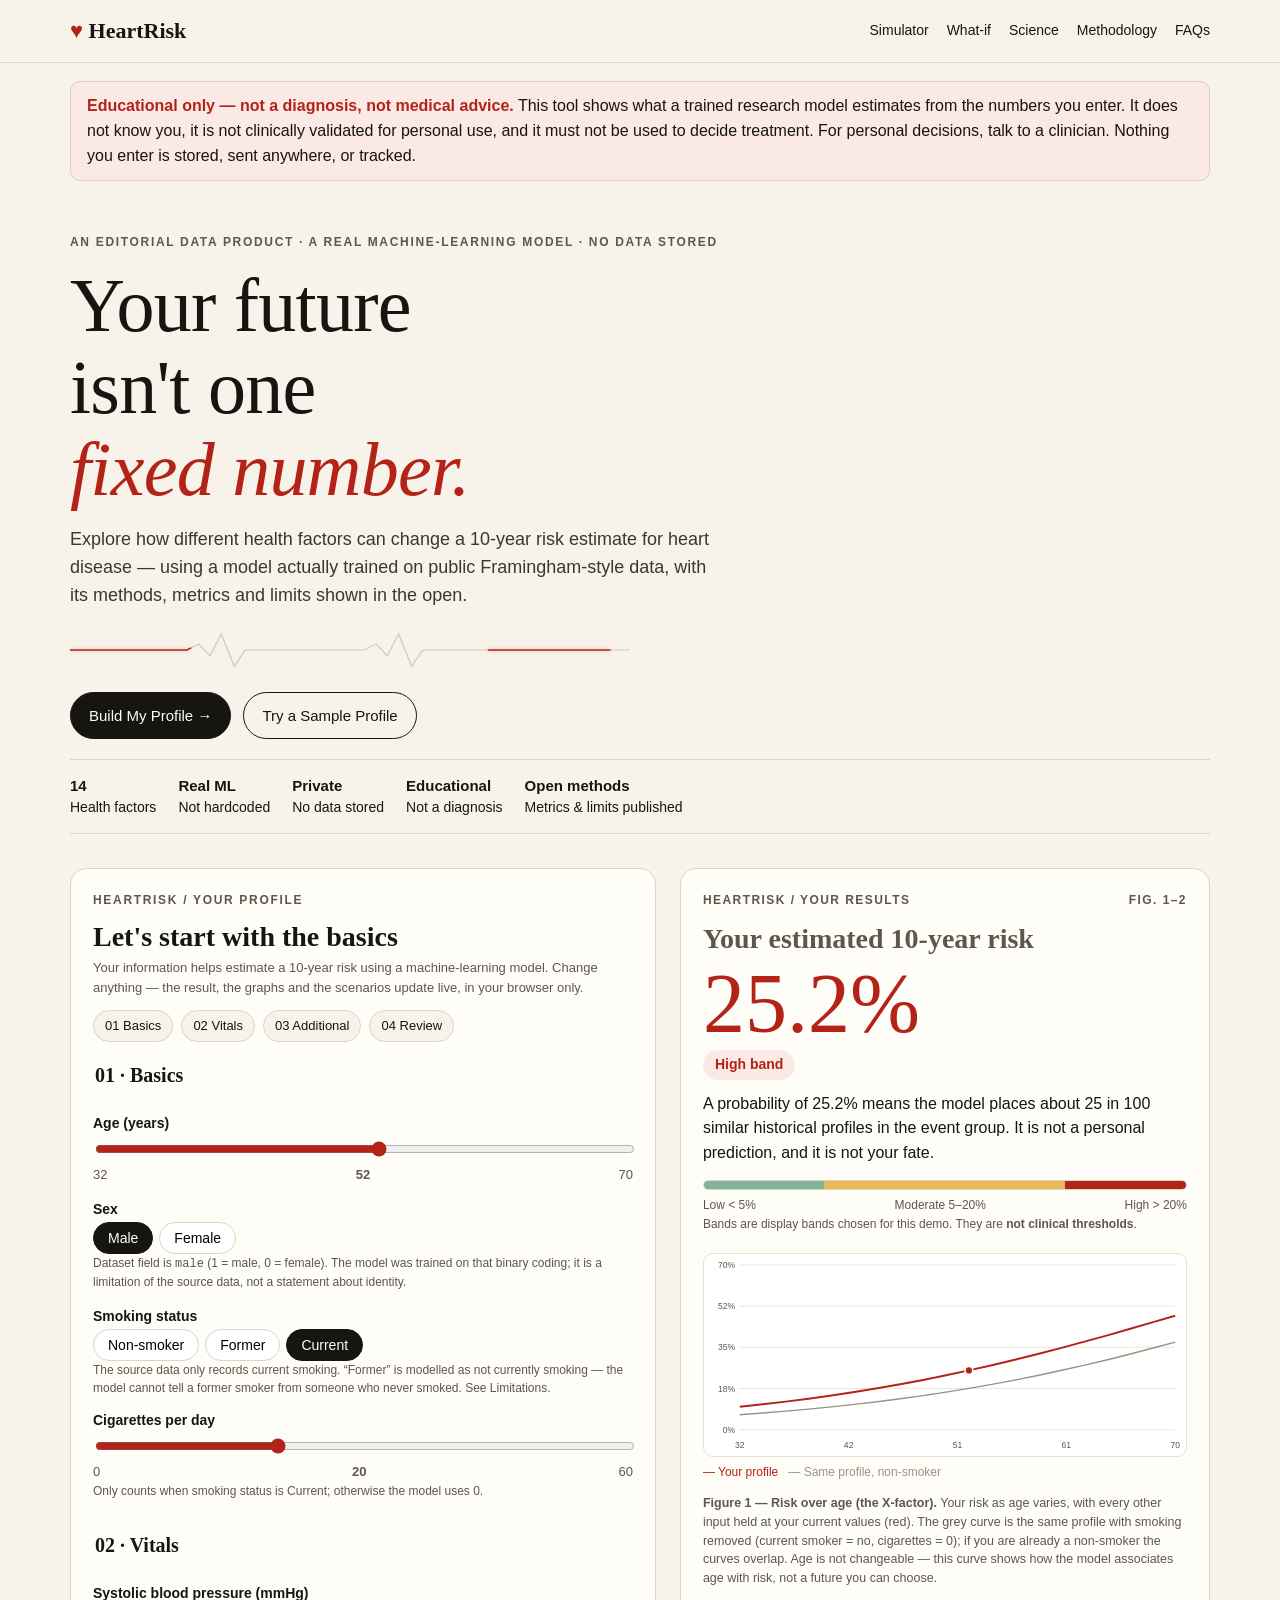
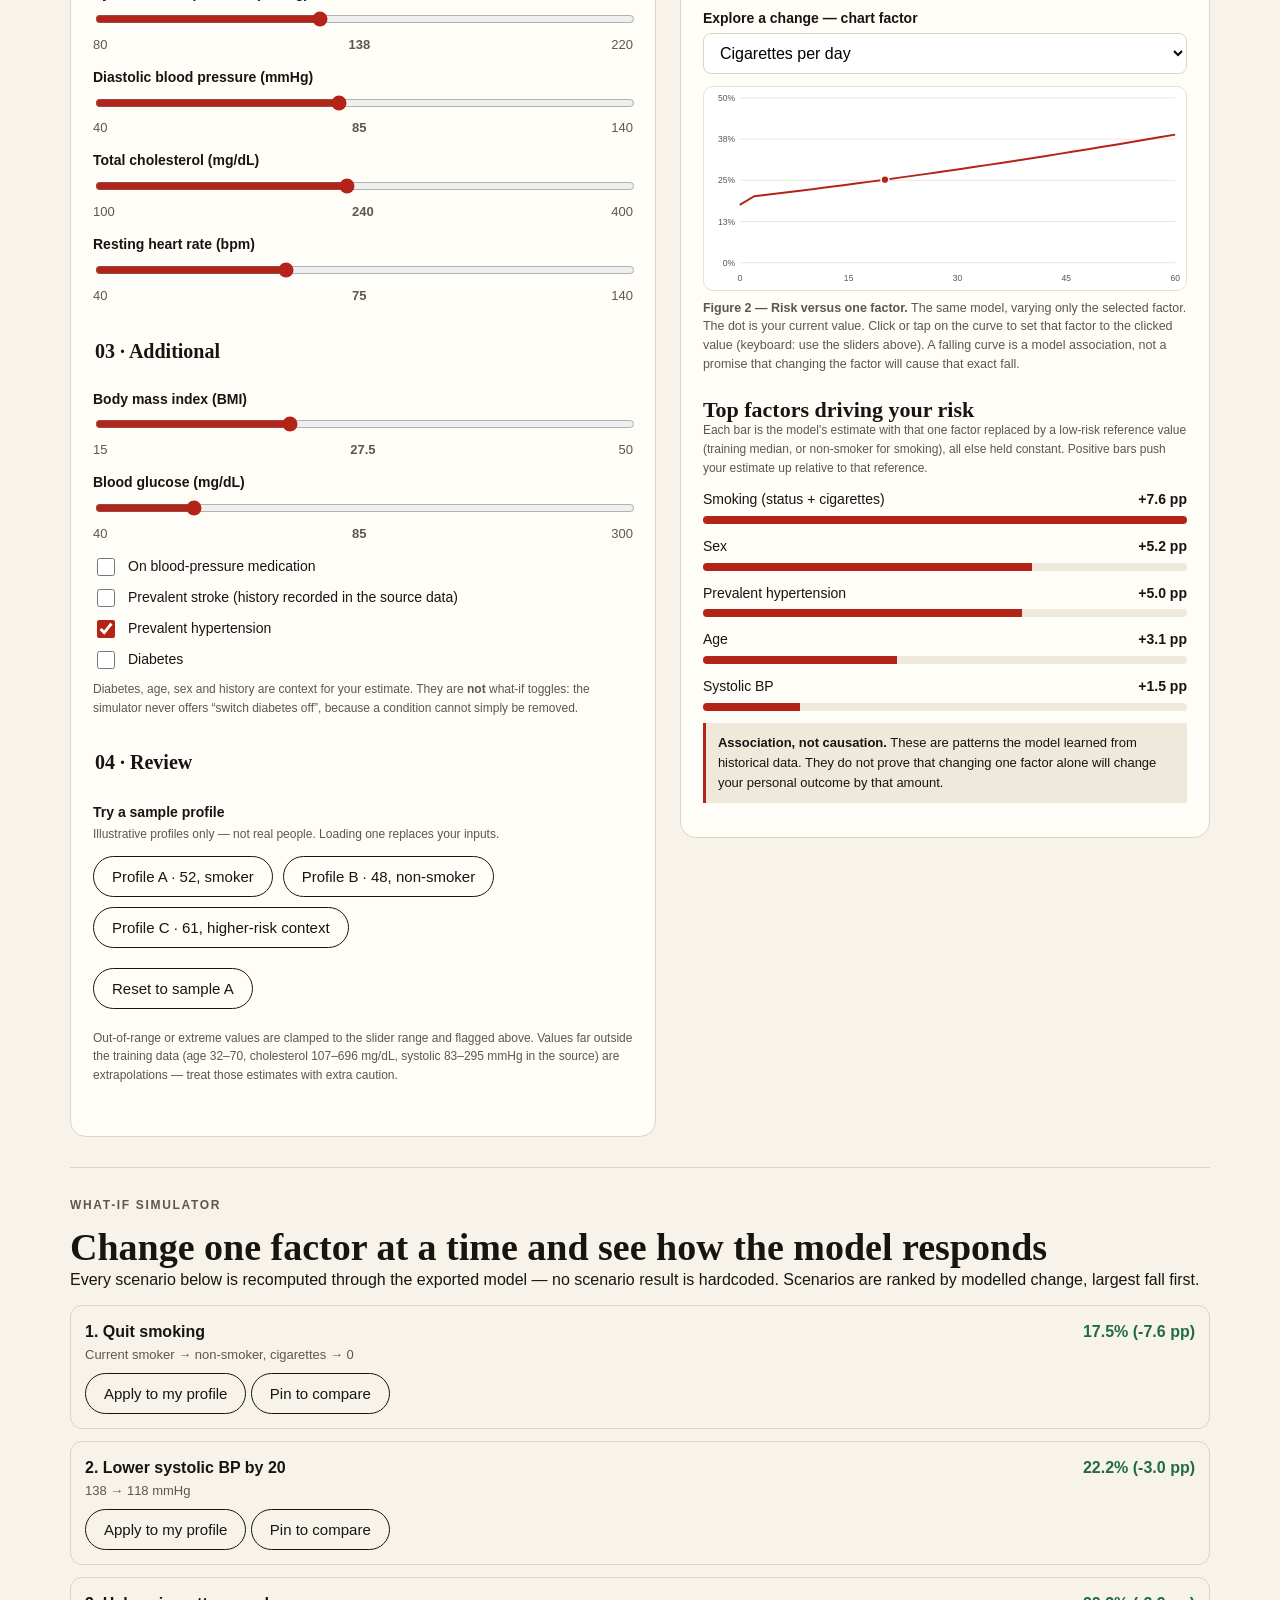
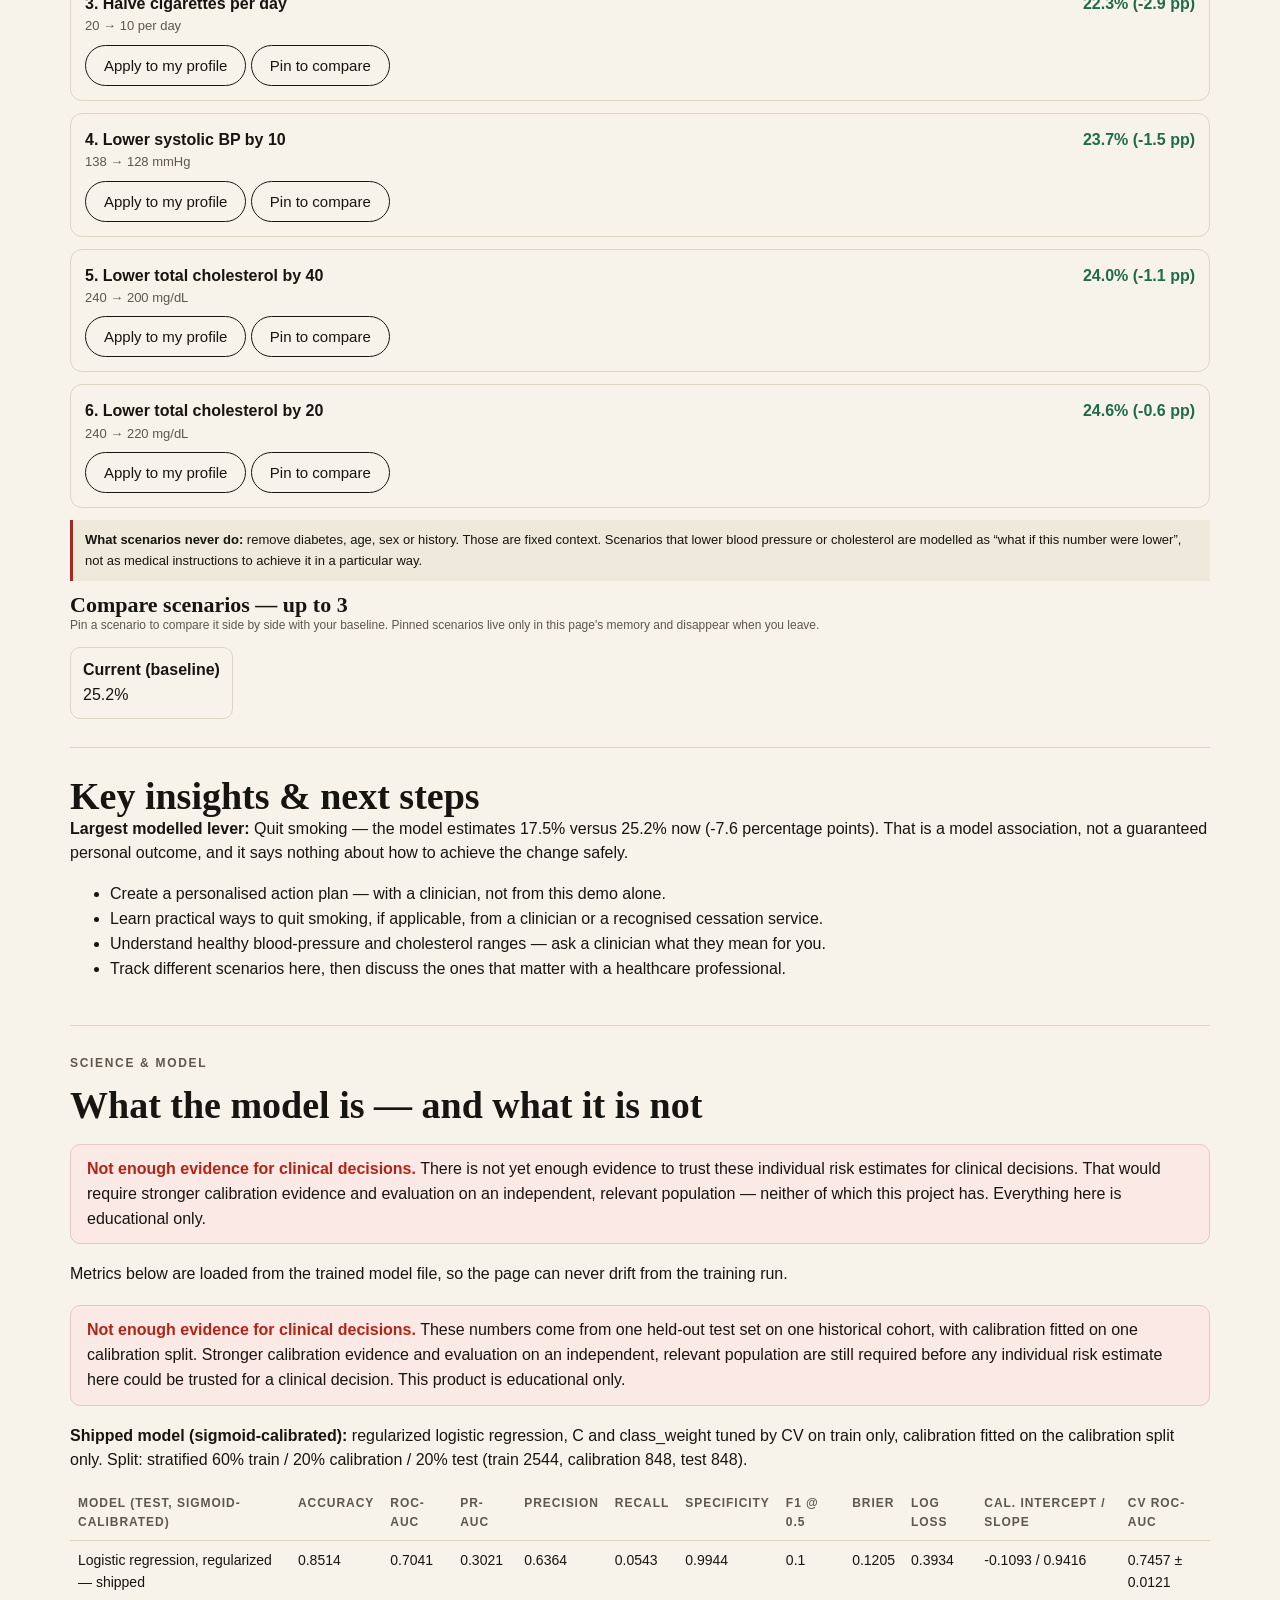
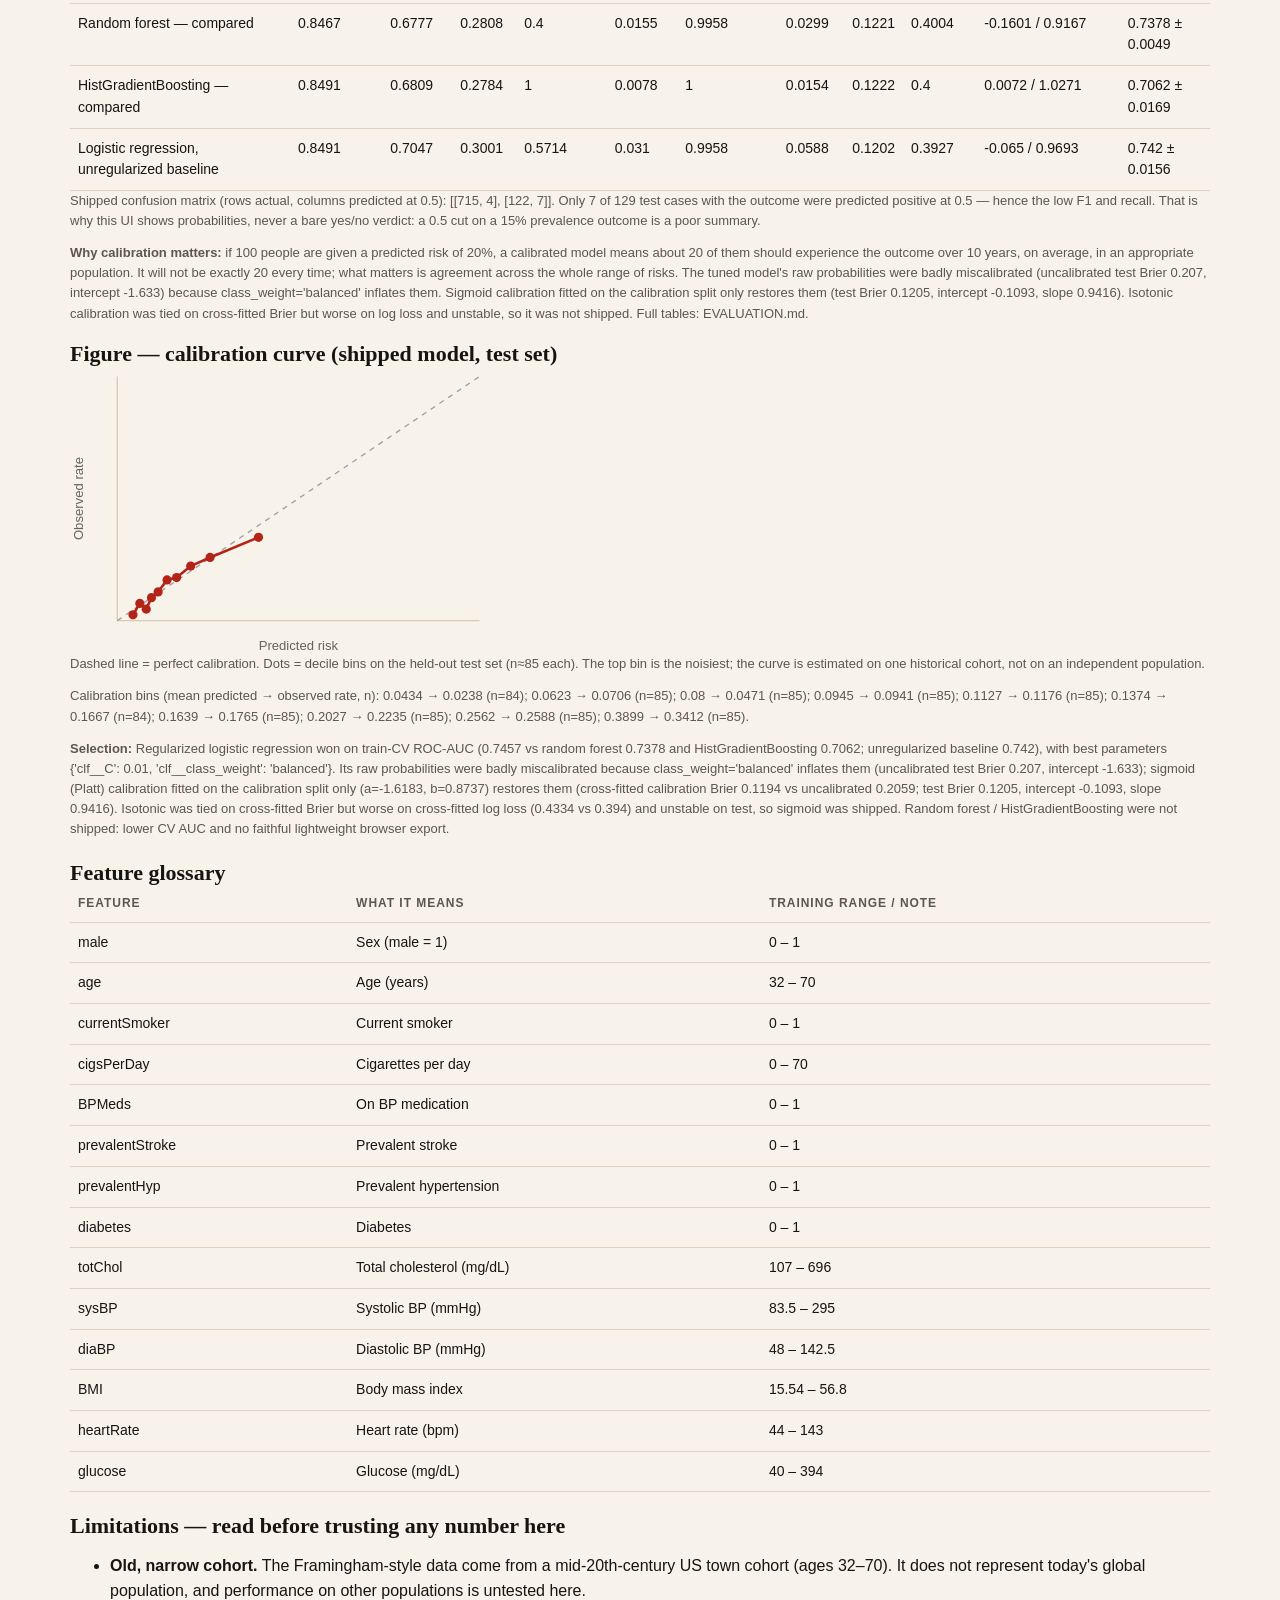
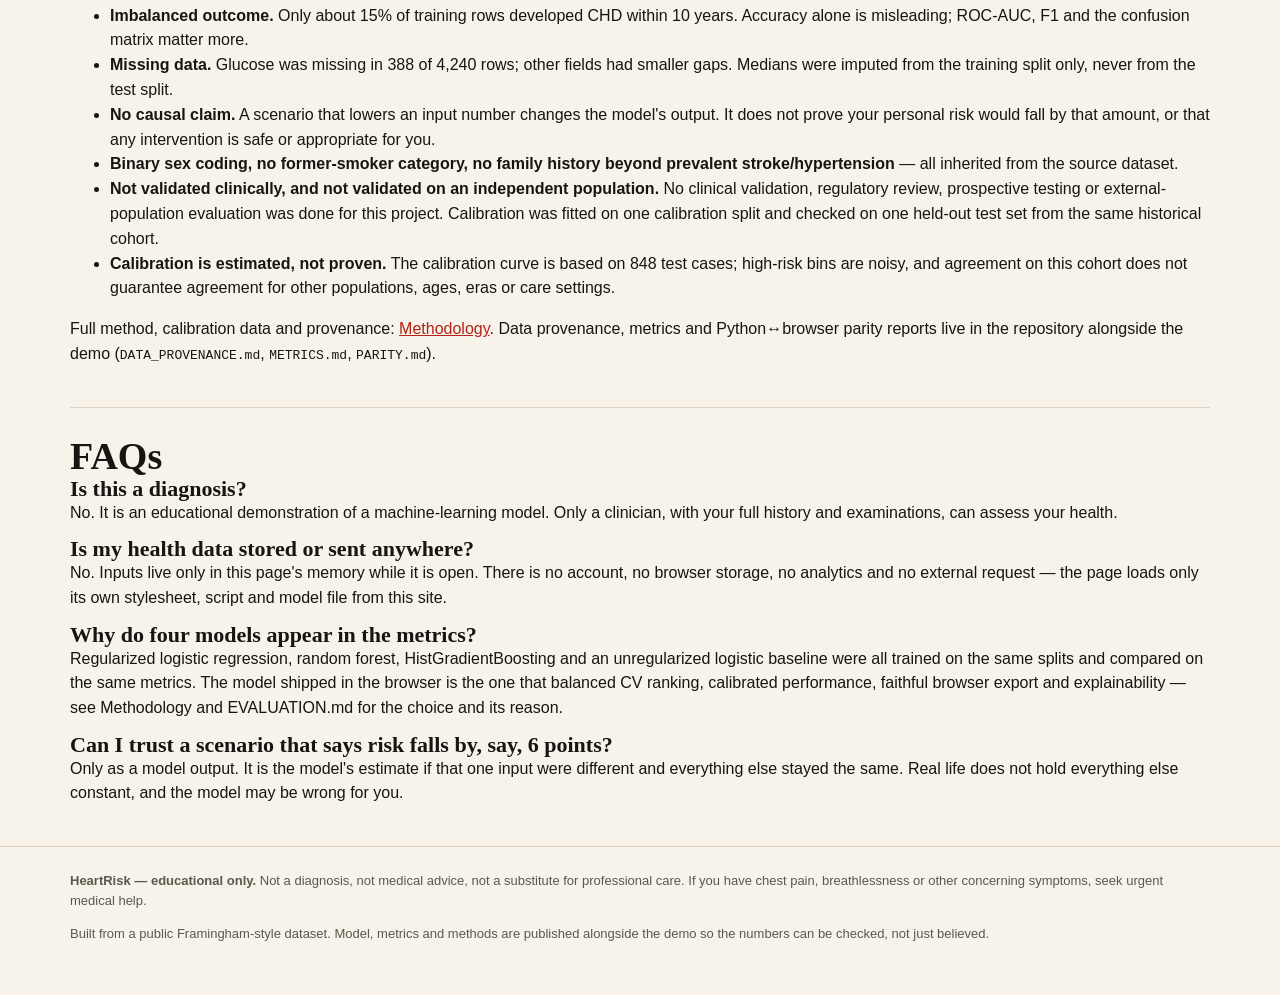
==== commit 249f2ac8: "Fix live demo: load model-core.js before app.js (hrPredict was undefined in browser, parity passed o" ====
--- a/docs/index.html
+++ b/docs/index.html
@@ -194,6 +194,7 @@
 <p><strong>HeartRisk — educational only.</strong> Not a diagnosis, not medical advice, not a substitute for professional care. If you have chest pain, breathlessness or other concerning symptoms, seek urgent medical help.</p>
 <p>Built from a public Framingham-style dataset. Model, metrics and methods are published alongside the demo so the numbers can be checked, not just believed.</p>
 </div></footer>
+<script src="model-core.js"></script>
 <script src="app.js"></script>
 </body>
 </html>
